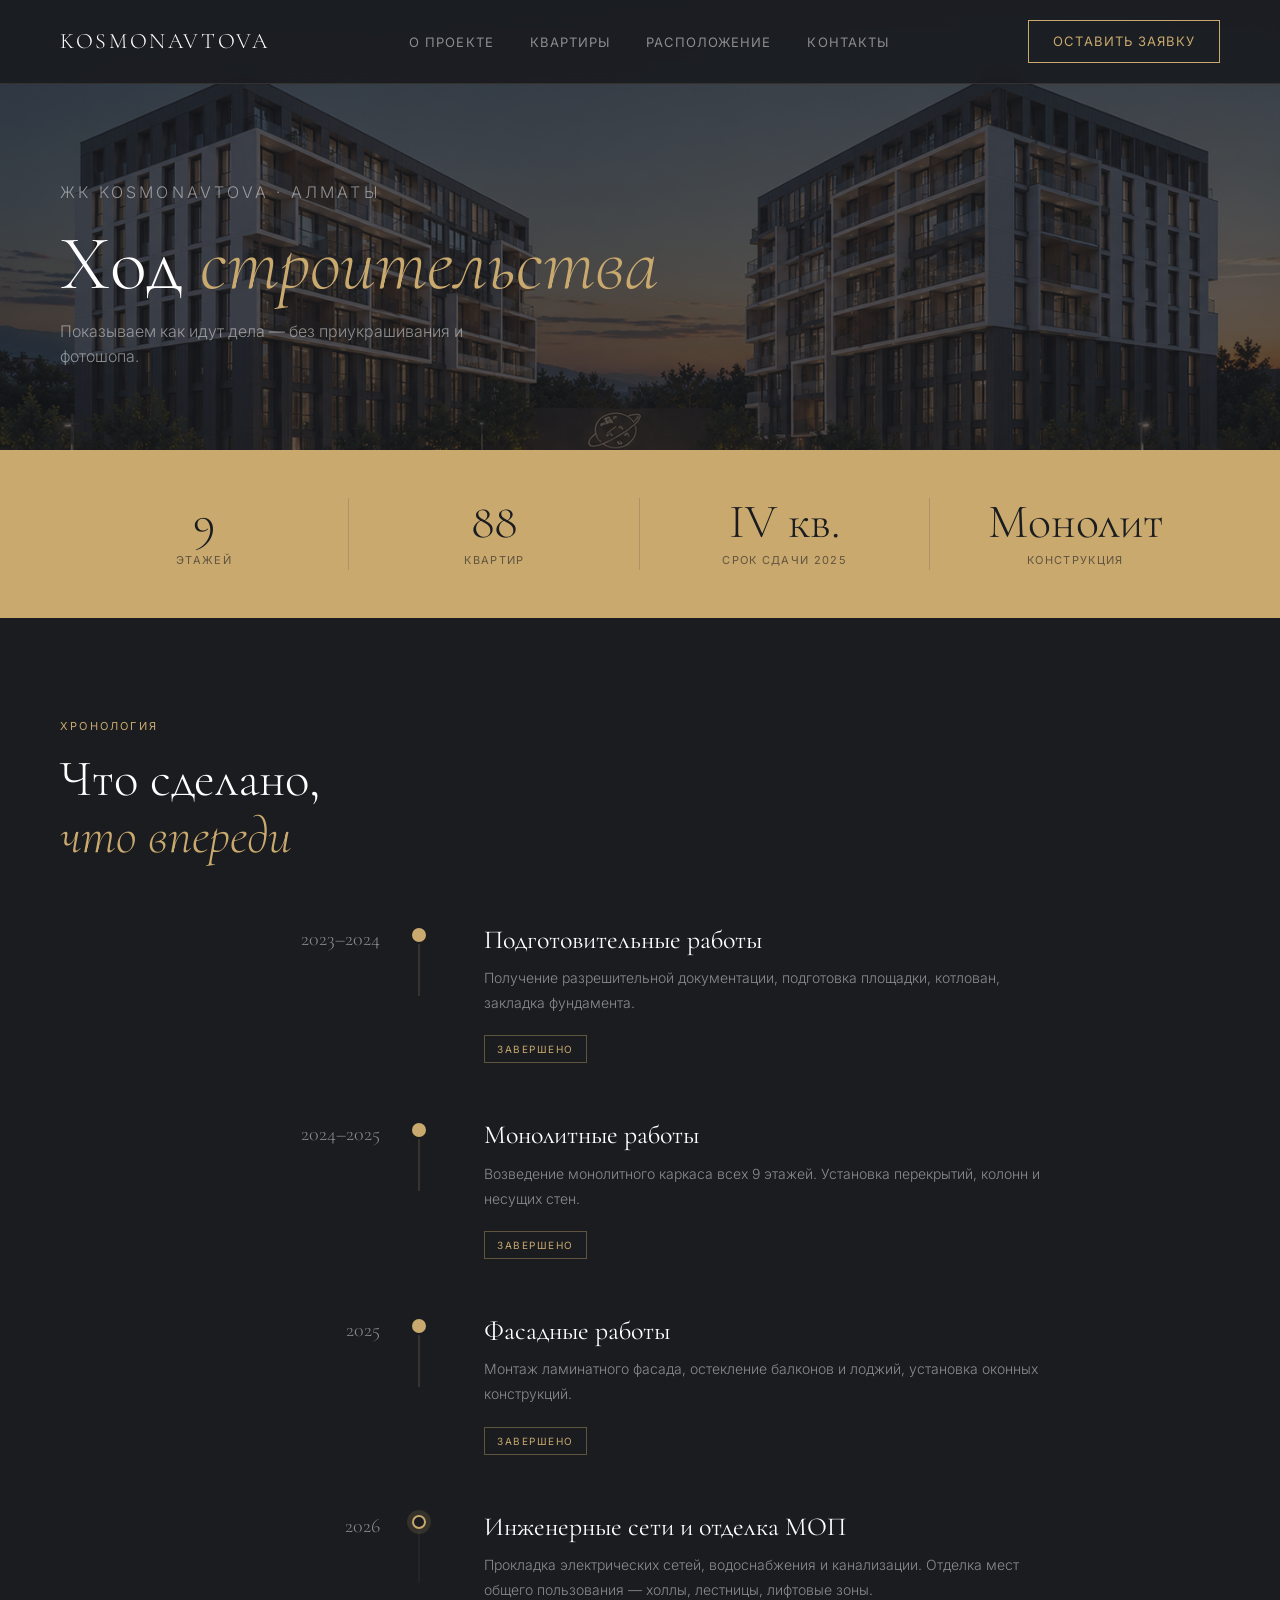
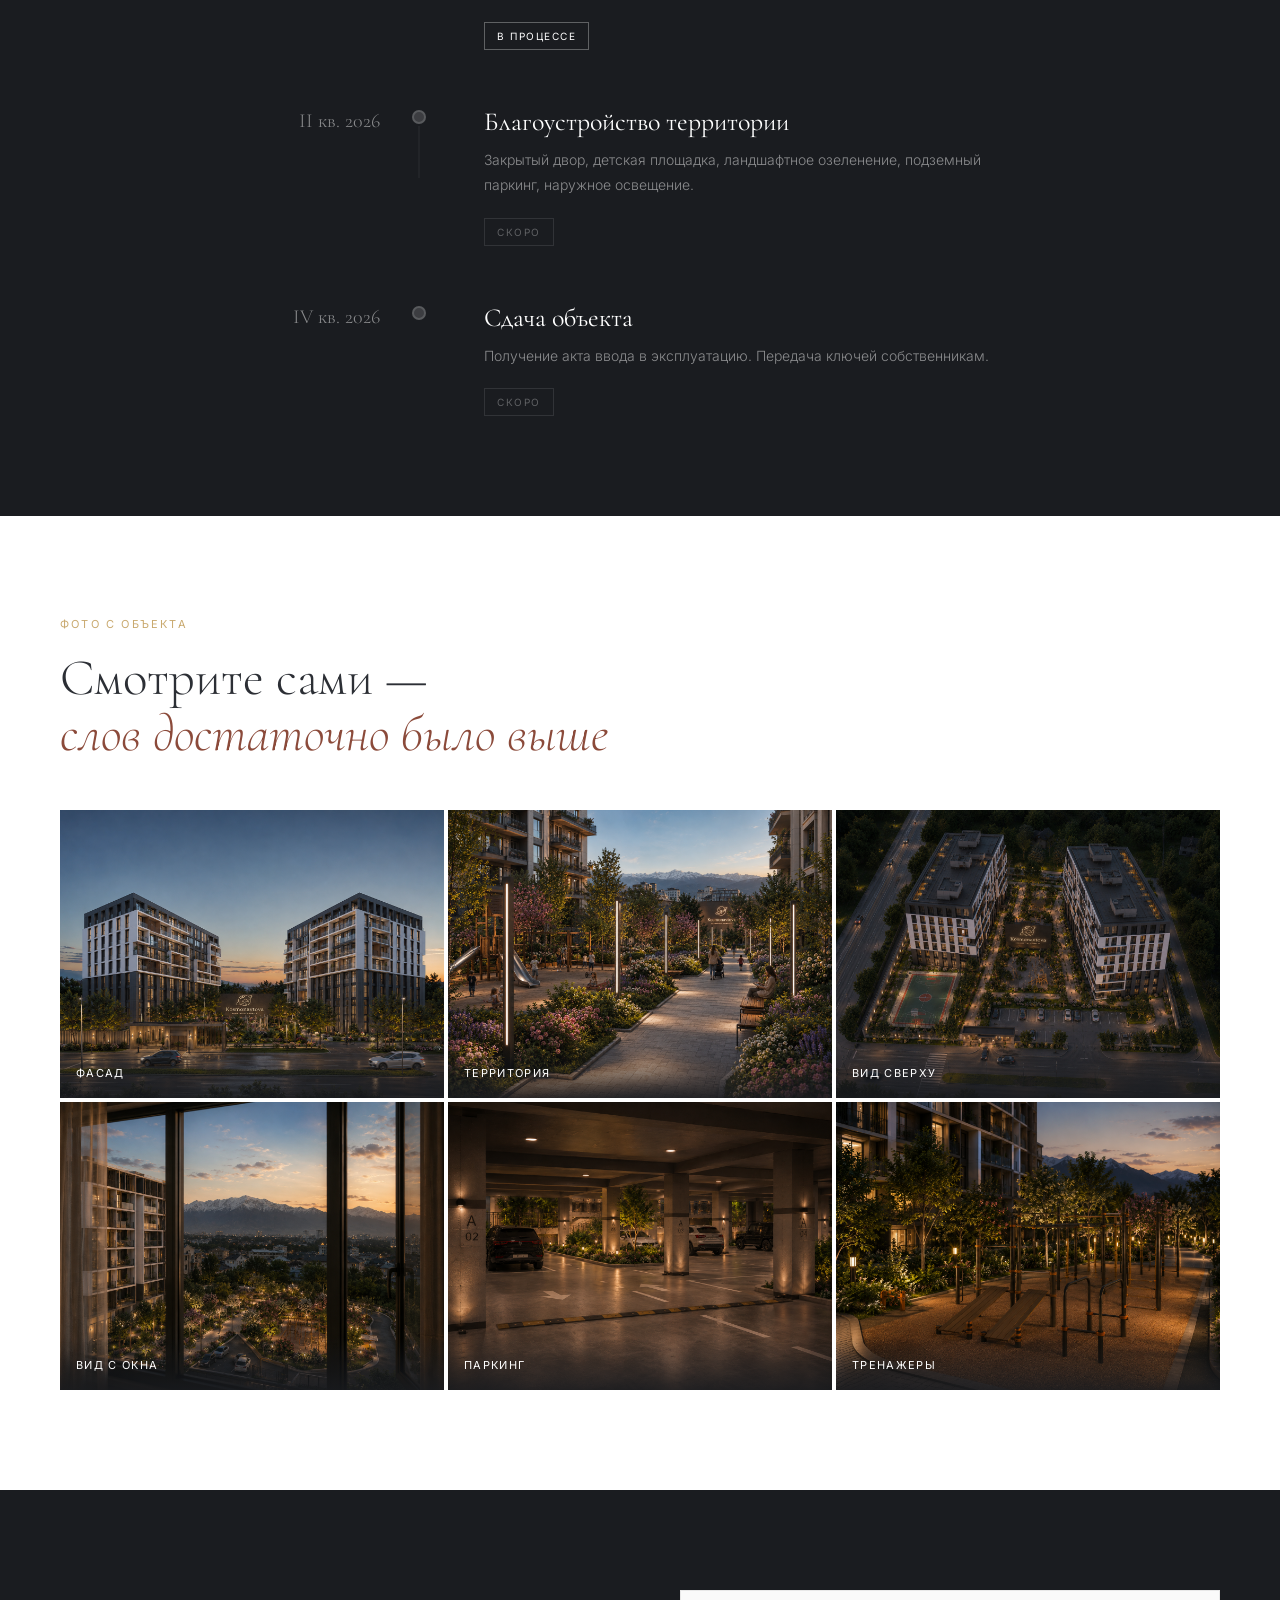
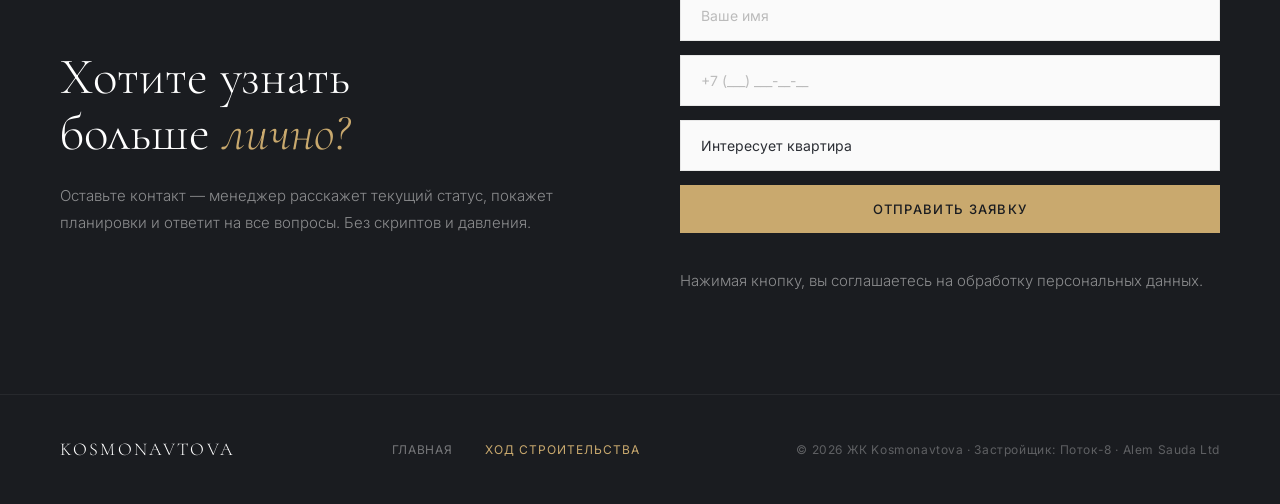
==== progress.html @ d654e488 "gallery lightbox scroll nav whatsapp animations" ====
<!DOCTYPE html>
<html lang="ru">
<head>
  <meta charset="UTF-8" />
  <meta name="viewport" content="width=device-width, initial-scale=1.0" />
  <title>Ход строительства — ЖК Kosmonavtova</title>
  <link rel="icon" type="image/png" href="logo3.png" />
  <link rel="preconnect" href="https://fonts.googleapis.com" />
  <link rel="preconnect" href="https://fonts.gstatic.com" crossorigin />
  <link href="https://fonts.googleapis.com/css2?family=Cormorant+Garamond:wght@300;400;600&family=Inter:wght@300;400;500&display=swap" rel="stylesheet" />
  <link rel="stylesheet" href="style.css" />
  <style>
    /* ── PROGRESS PAGE SPECIFIC ── */
    .progress-hero {
      min-height: 50vh;
      background: var(--graphite-2);
      display: flex;
      flex-direction: column;
      justify-content: flex-end;
      padding: 0 60px 80px;
      position: relative;
      overflow: hidden;
    }

    .progress-hero-bg {
      position: absolute;
      inset: 0;
      background-image: url('fasad.png');
      background-size: cover;
      background-position: center 40%;
      opacity: 0.3;
    }

    .progress-hero-content {
      position: relative;
      z-index: 2;
    }

    .progress-hero h1 {
      font-family: var(--display);
      font-size: clamp(40px, 6vw, 80px);
      font-weight: 300;
      color: var(--white);
      line-height: 1.0;
      margin-bottom: 16px;
    }

    .progress-hero h1 em {
      font-style: italic;
      color: var(--gold);
    }

    .progress-hero p {
      color: var(--muted);
      font-size: 16px;
      font-weight: 300;
      max-width: 480px;
    }

    /* ── TIMELINE ── */
    .timeline-section {
      background: var(--graphite-2);
      padding: 100px 60px;
    }

    .timeline {
      display: flex;
      flex-direction: column;
      gap: 0;
      max-width: 800px;
      margin: 60px auto 0;
    }

    .timeline-item {
      display: grid;
      grid-template-columns: 140px 40px 1fr;
      gap: 0 32px;
      align-items: start;
      padding-bottom: 56px;
      position: relative;
    }

    .timeline-item:last-child { padding-bottom: 0; }

    .timeline-date {
      font-family: var(--display);
      font-size: 20px;
      font-weight: 300;
      color: var(--muted);
      padding-top: 2px;
      text-align: right;
      line-height: 1.3;
    }

    .timeline-dot {
      width: 14px;
      height: 14px;
      border-radius: 50%;
      background: rgba(255,255,255,0.15);
      border: 2px solid rgba(255,255,255,0.15);
      margin-top: 4px;
      position: relative;
      z-index: 1;
    }

    .timeline-item.done .timeline-dot {
      background: var(--gold);
      border-color: var(--gold);
    }

    .timeline-item.current .timeline-dot {
      background: transparent;
      border-color: var(--gold);
      box-shadow: 0 0 0 5px rgba(201,169,110,0.15);
      animation: pulse 2s infinite;
    }

    @keyframes pulse {
      0%, 100% { box-shadow: 0 0 0 5px rgba(201,169,110,0.15); }
      50% { box-shadow: 0 0 0 10px rgba(201,169,110,0.05); }
    }

    .timeline-item:not(:last-child) .timeline-dot::after {
      content: '';
      position: absolute;
      top: 14px;
      left: 50%;
      transform: translateX(-50%);
      width: 1px;
      height: calc(100% + 42px);
      background: rgba(255,255,255,0.08);
    }

    .timeline-item.done:not(:last-child) .timeline-dot::after {
      background: var(--gold);
      opacity: 0.35;
    }

    .timeline-content h3 {
      font-family: var(--display);
      font-size: 26px;
      font-weight: 400;
      color: var(--white);
      margin-bottom: 10px;
      line-height: 1.2;
    }

    .timeline-content p {
      font-size: 14px;
      color: var(--muted);
      font-weight: 300;
      line-height: 1.8;
      margin-bottom: 20px;
    }

    .timeline-tag {
      display: inline-block;
      font-size: 10px;
      letter-spacing: 0.15em;
      text-transform: uppercase;
      padding: 5px 12px;
      border: 1px solid;
    }

    .timeline-tag.done { color: var(--gold); border-color: rgba(201,169,110,0.4); }
    .timeline-tag.current { color: var(--white); border-color: rgba(255,255,255,0.3); }
    .timeline-tag.upcoming { color: rgba(255,255,255,0.3); border-color: rgba(255,255,255,0.1); }

    /* ── PHOTO GRID ── */
    .photos-section {
      background: var(--white);
      padding: 100px 60px;
    }

    .photos-section .section-title { margin-bottom: 48px; }

    .photos-grid {
      display: grid;
      grid-template-columns: repeat(3, 1fr);
      gap: 4px;
    }

    .photo-card {
      position: relative;
      overflow: hidden;
      aspect-ratio: 4/3;
      background: var(--light);
      cursor: pointer;
    }

    .photo-card img {
      width: 100%;
      height: 100%;
      object-fit: cover;
      display: block;
      transition: transform 0.5s ease;
    }

    .photo-card:hover img { transform: scale(1.05); }

    .photo-card-label {
      position: absolute;
      bottom: 0;
      left: 0;
      right: 0;
      padding: 20px 16px 16px;
      background: linear-gradient(transparent, rgba(26,28,32,0.85));
      color: var(--white);
      font-size: 11px;
      letter-spacing: 0.12em;
      text-transform: uppercase;
    }

    .photo-placeholder {
      width: 100%;
      height: 100%;
      display: flex;
      align-items: center;
      justify-content: center;
      flex-direction: column;
      gap: 8px;
      color: #ccc;
      font-size: 12px;
      letter-spacing: 0.1em;
      text-transform: uppercase;
    }

    .photo-placeholder-icon {
      width: 32px;
      height: 2px;
      background: #ddd;
    }

    /* ── STATS BAR ── */
    .stats-bar {
      background: var(--gold);
      padding: 48px 60px;
      display: grid;
      grid-template-columns: repeat(4, 1fr);
      gap: 1px;
    }

    .stats-bar-item {
      text-align: center;
      padding: 0 20px;
      border-right: 1px solid rgba(26,28,32,0.15);
    }

    .stats-bar-item:last-child { border-right: none; }

    .stats-bar-num {
      font-family: var(--display);
      font-size: 48px;
      font-weight: 300;
      color: var(--graphite-2);
      line-height: 1;
      margin-bottom: 6px;
    }

    .stats-bar-label {
      font-size: 11px;
      letter-spacing: 0.12em;
      text-transform: uppercase;
      color: rgba(26,28,32,0.6);
    }

    /* ── CTA SECTION ── */
    .progress-cta {
      background: var(--graphite-2);
      padding: 100px 60px;
      display: grid;
      grid-template-columns: 1fr 1fr;
      gap: 80px;
      align-items: center;
    }

    .progress-cta h2 {
      font-family: var(--display);
      font-size: clamp(32px, 4vw, 52px);
      font-weight: 300;
      color: var(--white);
      line-height: 1.1;
    }

    .progress-cta h2 em {
      font-style: italic;
      color: var(--gold);
    }

    .progress-cta p {
      color: var(--muted);
      font-weight: 300;
      font-size: 15px;
      line-height: 1.8;
      margin-top: 20px;
    }

    .progress-cta-form {
      display: flex;
      flex-direction: column;
      gap: 14px;
    }

    /* ── RESPONSIVE ── */
    @media (max-width: 900px) {
      .progress-hero { padding: 0 24px 60px; min-height: 40vh; }
      .timeline-section { padding: 72px 24px; }
      .timeline { margin-top: 40px; }
      .timeline-item { grid-template-columns: 70px 28px 1fr; gap: 0 16px; }
      .timeline-date { font-size: 14px; }
      .timeline-content h3 { font-size: 20px; }
      .photos-section { padding: 72px 24px; }
      .photos-grid { grid-template-columns: 1fr 1fr; }
      .stats-bar { grid-template-columns: 1fr 1fr; gap: 1px; padding: 36px 24px; }
      .stats-bar-item { border-right: none; padding: 16px 0; }
      .progress-cta { grid-template-columns: 1fr; gap: 40px; padding: 72px 24px; }
    }
  </style>
</head>
<body>

<!-- CALLBACK WIDGET -->
<!-- <div class="callback-btn" onclick="toggleCallback()">Заказать звонок</div>
<div class="callback-panel" id="callbackPanel">
  <div class="callback-header">
    <p class="section-eyebrow" style="margin:0">Обратный звонок</p>
    <button class="callback-close" onclick="toggleCallback()">✕</button>
  </div>
  <p style="font-size:14px; color:#777; margin-bottom:24px; font-weight:300;">Оставьте контакты — перезвоним в течение 30 минут</p>
  <form onsubmit="handleCallback(event)">
    <input class="form-input" type="text" placeholder="Ваше имя" required />
    <input class="form-input" type="tel" placeholder="+7 (___) ___-__-__" required style="margin-top:12px;" />
    <button type="submit" class="btn-primary" style="border:none; cursor:pointer; width:100%; margin-top:16px;">Перезвоните мне</button>
    <p class="form-note" style="margin-top:12px;">Нажимая кнопку, вы соглашаетесь на обработку персональных данных.</p>
  </form>
</div> -->

<!-- NAV -->
<nav>
  <a href="index.html" class="nav-logo">Kosmonavtova</a>
  <ul class="nav-links">
    <li><a href="index.html#about">О проекте</a></li>
    <li><a href="index.html#apartments">Квартиры</a></li>
    <li><a href="index.html#location">Расположение</a></li>
    <li><a href="index.html#contact">Контакты</a></li>
    <li class="nav-phone">
      <span>Позвоните нам</span>
      <a href="tel:+77770088121">+7 (777) 008 8121</a>
    </li>
  </ul>
  <button class="burger" onclick="toggleMenu()" aria-label="Меню">
    <span></span><span></span><span></span>
  </button>
  <a href="index.html#contact" class="nav-cta">Оставить заявку</a>
</nav>

<!-- HERO -->
<div class="progress-hero">
  <div class="progress-hero-bg"></div>
  <div class="progress-hero-content">
    <p class="hero-eyebrow">ЖК Kosmonavtova · Алматы</p>
    <h1>Ход <em>строительства</em></h1>
    <p>Показываем как идут дела — без приукрашивания и фотошопа.</p>
  </div>
</div>

<!-- STATS BAR -->
<div class="stats-bar">
  <div class="stats-bar-item">
    <div class="stats-bar-num">9</div>
    <div class="stats-bar-label">этажей</div>
  </div>
  <div class="stats-bar-item">
    <div class="stats-bar-num">88</div>
    <div class="stats-bar-label">квартир</div>
  </div>
  <div class="stats-bar-item">
    <div class="stats-bar-num">IV кв.</div>
    <div class="stats-bar-label">срок сдачи 2025</div>
  </div>
  <div class="stats-bar-item">
    <div class="stats-bar-num">Монолит</div>
    <div class="stats-bar-label">конструкция</div>
  </div>
</div>

<!-- TIMELINE -->
<section class="timeline-section">
  <p class="section-eyebrow">Хронология</p>
  <h2 class="section-title" style="color:var(--white)">Что сделано,<br><em style="color:var(--gold)">что впереди</em></h2>

  <div class="timeline">
    <div class="timeline-item done">
      <div class="timeline-date">2023–2024</div>
      <div class="timeline-dot"></div>
      <div class="timeline-content">
        <h3>Подготовительные работы</h3>
        <p>Получение разрешительной документации, подготовка площадки, котлован, закладка фундамента.</p>
        <span class="timeline-tag done">Завершено</span>
      </div>
    </div>

    <div class="timeline-item done">
      <div class="timeline-date">2024–2025</div>
      <div class="timeline-dot"></div>
      <div class="timeline-content">
        <h3>Монолитные работы</h3>
        <p>Возведение монолитного каркаса всех 9 этажей. Установка перекрытий, колонн и несущих стен.</p>
        <span class="timeline-tag done">Завершено</span>
      </div>
    </div>

    <div class="timeline-item done">
      <div class="timeline-date">2025</div>
      <div class="timeline-dot"></div>
      <div class="timeline-content">
        <h3>Фасадные работы</h3>
        <p>Монтаж ламинатного фасада, остекление балконов и лоджий, установка оконных конструкций.</p>
        <span class="timeline-tag done">Завершено</span>
      </div>
    </div>

    <div class="timeline-item current">
      <div class="timeline-date">2026</div>
      <div class="timeline-dot"></div>
      <div class="timeline-content">
        <h3>Инженерные сети и отделка МОП</h3>
        <p>Прокладка электрических сетей, водоснабжения и канализации. Отделка мест общего пользования — холлы, лестницы, лифтовые зоны.</p>
        <span class="timeline-tag current">В процессе</span>
      </div>
    </div>

    <div class="timeline-item">
      <div class="timeline-date">II кв. 2026</div>
      <div class="timeline-dot"></div>
      <div class="timeline-content">
        <h3>Благоустройство территории</h3>
        <p>Закрытый двор, детская площадка, ландшафтное озеленение, подземный паркинг, наружное освещение.</p>
        <span class="timeline-tag upcoming">Скоро</span>
      </div>
    </div>

    <div class="timeline-item">
      <div class="timeline-date">IV кв. 2026</div>
      <div class="timeline-dot"></div>
      <div class="timeline-content">
        <h3>Сдача объекта</h3>
        <p>Получение акта ввода в эксплуатацию. Передача ключей собственникам.</p>
        <span class="timeline-tag upcoming">Скоро</span>
      </div>
    </div>
  </div>
</section>

<!-- PHOTOS -->
<section class="photos-section">
  <p class="section-eyebrow">Фото с объекта</p>
  <h2 class="section-title">Смотрите сами —<br><em>слов достаточно было выше</em></h2>

  <div class="photos-grid">
    <div class="photo-card">
      <img src="fasad.png" alt="Фасад" />
      <div class="photo-card-label">Фасад</div>
    </div>
    <div class="photo-card">
      <img src="dvor.png" alt="Двор" />
      <div class="photo-card-label">Территория</div>
    </div>
    <div class="photo-card">
      <img src="territorya.png" alt="Вид сверху" />
      <div class="photo-card-label">Вид сверху</div>
    </div>
    <div class="photo-card">
      <img src="vid.png" alt="Вид с окна" />
      <div class="photo-card-label">Вид с окна</div>
    </div>
    <div class="photo-card">
      <img src="parking.png" alt="Паркинг" />
      <div class="photo-card-label">Паркинг</div>
    </div>
    <div class="photo-card">
      <img src="tren.png" alt="Тренажеры" />
      <div class="photo-card-label">Тренажеры</div>
    </div>
  </div>
</section>

<!-- CTA -->
<div class="progress-cta">
  <div>
    <h2>Хотите узнать<br>больше <em>лично?</em></h2>
    <p>Оставьте контакт — менеджер расскажет текущий статус, покажет планировки и ответит на все вопросы. Без скриптов и давления.</p>
  </div>
  <form class="progress-cta-form" onsubmit="handleSubmit(event)">
    <input class="form-input" type="text" placeholder="Ваше имя" required />
    <input class="form-input" type="tel" placeholder="+7 (___) ___-__-__" required />
    <select class="form-select">
      <option value="">Интересует квартира</option>
      <option>1-комнатная</option>
      <option>2-комнатная</option>
      <option>3-комнатная</option>
      <option>4-комнатная</option>
    </select>
    <button type="submit" class="btn-primary" style="border:none; cursor:pointer; text-align:center;">Отправить заявку</button>
    <p class="form-note">Нажимая кнопку, вы соглашаетесь на обработку персональных данных.</p>
  </form>
</div>

<!-- FOOTER -->
<footer>
  <div class="footer-logo">Kosmonavtova</div>
  <div style="display:flex; gap:32px; align-items:center;">
    <a href="index.html" style="color:rgba(255,255,255,0.4); font-size:12px; text-decoration:none; letter-spacing:0.08em; text-transform:uppercase; transition:color 0.2s;">Главная</a>
    <a href="progress.html" style="color:var(--gold); font-size:12px; text-decoration:none; letter-spacing:0.08em; text-transform:uppercase;">Ход строительства</a>
  </div>
  <div class="footer-meta">© 2026 ЖК Kosmonavtova · Застройщик: Поток-8 · Alem Sauda Ltd</div>
</footer>

<script>
  function toggleCallback() {
    const panel = document.getElementById('callbackPanel');
    const btn = document.querySelector('.callback-btn');
    panel.classList.toggle('open');
    btn.classList.toggle('hidden');
  }

  function handleCallback(e) {
    e.preventDefault();
    const btn = e.target.querySelector('button[type=submit]');
    btn.textContent = 'Заявка отправлена';
    btn.style.background = '#4a7c59';
    btn.disabled = true;
  }

  function handleSubmit(e) {
    e.preventDefault();
    const btn = e.target.querySelector('button[type=submit]');
    btn.textContent = 'Заявка отправлена';
    btn.style.background = '#4a7c59';
    btn.disabled = true;
  }

  function toggleMenu() {
    const menu = document.querySelector('.nav-links');
    const burger = document.querySelector('.burger');
    menu.classList.toggle('open');
    burger.classList.toggle('open');
    burger.style.zIndex = menu.classList.contains('open') ? '200' : '100';
  }

  document.querySelectorAll('.nav-links a').forEach(link => {
    link.addEventListener('click', () => {
      document.querySelector('.nav-links').classList.remove('open');
      document.querySelector('.burger').classList.remove('open');
    });
  });

  const nav = document.querySelector('nav');
  window.addEventListener('scroll', () => {
    nav.style.background = window.scrollY > 60 ? 'rgba(26,28,32,0.98)' : 'rgba(26,28,32,0.92)';
  });
</script>

</body>
</html>
---- style.css ----
/* ── TOKENS ── */
    :root {
      --graphite:   #2C2F35;
      --graphite-2: #1a1c20;
      --terra:      #8B4A3A;
      --gold:       #C9A96E;
      --light:      #E8E8E8;
      --white:      #FFFFFF;
      --muted:      rgba(232,232,232,0.55);
      --display:    'Cormorant Garamond', Georgia, serif;
      --body:       'Inter', sans-serif;
    }
 
    *, *::before, *::after { box-sizing: border-box; margin: 0; padding: 0; }
 
    html { scroll-behavior: smooth; }
 
    body {
      font-family: var(--body);
      background: var(--white);
      color: var(--graphite);
      font-size: 16px;
      line-height: 1.6;
    }
 
    /* ── NAV ── */
    nav {
      position: fixed;
      top: 0; left: 0; right: 0;
      z-index: 100;
      display: flex;
      justify-content: space-between;
      align-items: center;
      padding: 20px 60px;
      background: rgba(26,28,32,0.92);
      backdrop-filter: blur(12px);
      border-bottom: 1px solid rgba(201,169,110,0.15);
    }
 
    .nav-logo {
      font-family: var(--display);
      font-size: 22px;
      font-weight: 300;
      color: var(--white);
      letter-spacing: 0.12em;
      text-transform: uppercase;
      text-decoration: none;
    }
 
    .nav-links {
      list-style: none;
      display: flex;
      gap: 36px;
    }
 
    .nav-links a {
      color: var(--muted);
      text-decoration: none;
      font-size: 13px;
      letter-spacing: 0.08em;
      text-transform: uppercase;
      transition: color 0.2s;
    }
 
    .nav-links a:hover { color: var(--gold); }
 
    .nav-cta {
      background: transparent;
      border: 1px solid var(--gold);
      color: var(--gold);
      padding: 10px 24px;
      font-family: var(--body);
      font-size: 13px;
      letter-spacing: 0.08em;
      text-transform: uppercase;
      cursor: pointer;
      transition: background 0.2s, color 0.2s;
      text-decoration: none;
    }
 
    .nav-cta:hover {
      background: var(--gold);
      color: var(--graphite-2);
    }
 
    /* ── HERO ── */
    #hero {
      min-height: 100vh;
      background: var(--graphite-2);
      display: flex;
      flex-direction: column;
      justify-content: flex-end;
      padding: 0 60px 80px;
      position: relative;
      overflow: hidden;
    }
 
    .hero-bg {
      position: absolute;
      inset: 0;
      background-image: url('hero-bg.jpg');
      background-size: cover;
      background-position: center 30%;
      opacity: 0.45;
    }
 
    .hero-content { position: relative; z-index: 2; max-width: 700px; }
 
    .hero-eyebrow {
      font-size: 12px;
      letter-spacing: 0.2em;
      text-transform: uppercase;
      color: var(--gold);
      margin-bottom: 20px;
    }
 
    .hero-title {
      font-family: var(--display);
      font-size: clamp(52px, 7vw, 96px);
      font-weight: 300;
      color: var(--white);
      line-height: 1.0;
      margin-bottom: 28px;
      letter-spacing: -0.01em;
    }
 
    .hero-title em {
      font-style: italic;
      color: var(--gold);
    }
 
    .hero-sub {
      font-size: 16px;
      color: var(--muted);
      max-width: 480px;
      margin-bottom: 48px;
      font-weight: 300;
    }
 
    .hero-actions { display: flex; gap: 16px; align-items: center; flex-wrap: wrap; }
 
    .btn-primary {
      background: var(--gold);
      color: var(--graphite-2);
      padding: 16px 36px;
      font-family: var(--body);
      font-size: 13px;
      letter-spacing: 0.1em;
      text-transform: uppercase;
      text-decoration: none;
      display: inline-block;
      transition: opacity 0.2s;
      font-weight: 500;
    }
 
    .btn-primary:hover { opacity: 0.85; }
 
    .btn-ghost {
      color: var(--white);
      font-size: 13px;
      letter-spacing: 0.08em;
      text-transform: uppercase;
      text-decoration: none;
      opacity: 0.7;
      transition: opacity 0.2s;
    }
 
    .btn-ghost:hover { opacity: 1; }
 
    .hero-stats {
      position: absolute;
      right: 60px;
      bottom: 80px;
      z-index: 2;
      display: flex;
      flex-direction: column;
      gap: 32px;
      text-align: right;
    }
 
    .stat-num {
      font-family: var(--display);
      font-size: 42px;
      font-weight: 300;
      color: var(--white);
      line-height: 1;
    }
 
    .stat-label {
      font-size: 11px;
      letter-spacing: 0.15em;
      text-transform: uppercase;
      color: var(--muted);
      margin-top: 4px;
    }
 
    /* ── SECTION BASE ── */
    section { padding: 100px 60px; }
 
    .section-eyebrow {
      font-size: 11px;
      letter-spacing: 0.2em;
      text-transform: uppercase;
      color: var(--gold);
      margin-bottom: 16px;
    }
 
    .section-title {
      font-family: var(--display);
      font-size: clamp(32px, 4vw, 52px);
      font-weight: 300;
      line-height: 1.1;
      color: var(--graphite);
      margin-bottom: 20px;
    }
 
    .section-title em { font-style: italic; color: var(--terra); }
 
    /* ── ABOUT ── */
    #about {
      background: var(--white);
      display: grid;
      grid-template-columns: 1fr 1fr;
      gap: 80px;
      align-items: center;
    }
 
    .about-text p {
      color: #555;
      font-weight: 300;
      margin-bottom: 20px;
      line-height: 1.8;
    }
 
    .about-specs {
      display: grid;
      grid-template-columns: 1fr 1fr;
      gap: 1px;
      background: var(--light);
      border: 1px solid var(--light);
    }
 
    .spec-item {
      background: var(--white);
      padding: 28px 24px;
    }
 
    .spec-value {
      font-family: var(--display);
      font-size: 32px;
      font-weight: 300;
      color: var(--graphite);
      line-height: 1;
      margin-bottom: 6px;
    }
 
    .spec-key {
      font-size: 11px;
      letter-spacing: 0.12em;
      text-transform: uppercase;
      color: #999;
    }
 
    /* ── FEATURES ── */
    #features {
      background: var(--graphite-2);
      color: var(--white);
    }
 
    #features .section-title { color: var(--white); }
 
    .features-grid {
      display: grid;
      grid-template-columns: repeat(3, 1fr);
      gap: 1px;
      background: rgba(255,255,255,0.08);
      margin-top: 60px;
      border: 1px solid rgba(255,255,255,0.08);
    }
 
    .feature-item {
      background: var(--graphite-2);
      padding: 40px 32px;
      transition: background 0.2s;
    }
 
    .feature-item:hover { background: #22252b; }
 
    .feature-icon {
      width: 36px;
      height: 2px;
      background: var(--gold);
      margin-bottom: 28px;
    }
 
    .feature-title {
      font-family: var(--display);
      font-size: 22px;
      font-weight: 400;
      color: var(--white);
      margin-bottom: 12px;
    }
 
    .feature-desc {
      font-size: 14px;
      color: var(--muted);
      font-weight: 300;
      line-height: 1.7;
    }
 
    /* ── APARTMENTS ── */
    #apartments { background: #F5F4F1; }
 
    .apt-tabs {
  display: flex;
  gap: 0;
  margin-top: 48px;
  margin-bottom: 40px;
  border-bottom: 1px solid var(--light);
  overflow-x: auto;
  -webkit-overflow-scrolling: touch;
  scrollbar-width: none;
}

.apt-tabs::-webkit-scrollbar { display: none; }
 
    .apt-tab {
      padding: 14px 32px;
      font-size: 13px;
      letter-spacing: 0.08em;
      text-transform: uppercase;
      cursor: pointer;
      color: #999;
      background: none;
      border: none;
      border-bottom: 2px solid transparent;
      margin-bottom: -1px;
      font-family: var(--body);
      transition: color 0.2s, border-color 0.2s;
    }
 
    .apt-tab.active {
      color: var(--graphite);
      border-bottom-color: var(--gold);
    }
 
    .apt-panel { display: none; }
    .apt-panel.active { display: grid; grid-template-columns: 1fr 1fr; gap: 60px; align-items: start; overflow: hidden; }
 
    .apt-plan {
  background: var(--white);
  padding: 20px;
  display: flex;
  flex-direction: column;
  align-items: center;
  justify-content: center;
  min-height: 320px;
  border: 1px solid var(--light);
}
 
    .apt-plan-placeholder {
      font-family: var(--display);
      font-size: 18px;
      color: #bbb;
      text-align: center;
    }
 
    .apt-info { padding-top: 20px; }
 
    .apt-area {
      font-family: var(--display);
      font-size: 56px;
      font-weight: 300;
      color: var(--graphite);
      line-height: 1;
      margin-bottom: 8px;
    }
 
    .apt-area span { font-size: 20px; color: #999; }
 
    .apt-details {
      margin-top: 32px;
      display: flex;
      flex-direction: column;
      gap: 0;
      border-top: 1px solid var(--light);
    }
 
    .apt-detail-row {
      display: flex;
      justify-content: space-between;
      padding: 14px 0;
      border-bottom: 1px solid var(--light);
      font-size: 14px;
    }
 
    .apt-detail-row span:first-child { color: #999; }
    .apt-detail-row span:last-child { color: var(--graphite); font-weight: 500; }
 
    .apt-cta {
      margin-top: 36px;
    }
 
    /* ── GALLERY ── */
    #gallery {
      padding: 0;
      display: grid;
      grid-template-columns: 2fr 1fr;
      grid-template-rows: 400px 400px;
      gap: 4px;
      background: var(--graphite-2);
    }
 
    .gallery-item {
      background: var(--graphite);
      overflow: hidden;
      position: relative;
    }
 
    .gallery-item:first-child { grid-row: span 2; }
 
    .gallery-item img {
      width: 100%;
      height: 100%;
      object-fit: cover;
      display: block;
      transition: transform 0.5s ease;
    }
 
    .gallery-item:hover img { transform: scale(1.03); }
 
    .gallery-label {
      position: absolute;
      bottom: 20px;
      left: 20px;
      font-size: 11px;
      letter-spacing: 0.15em;
      text-transform: uppercase;
      color: var(--white);
      background: rgba(26,28,32,0.7);
      padding: 6px 12px;
    }
 
    /* ── LOCATION ── */
    #location {
      background: var(--graphite-2);
      color: var(--white);
      display: grid;
      grid-template-columns: 1fr 1fr;
      gap: 80px;
      align-items: start;
    }
 
    #location .section-title { color: var(--white); }
 
    .location-list {
      list-style: none;
      margin-top: 40px;
      display: flex;
      flex-direction: column;
      gap: 0;
    }
 
    .location-list li {
      display: flex;
      justify-content: space-between;
      padding: 16px 0;
      border-bottom: 1px solid rgba(255,255,255,0.08);
      font-size: 14px;
    }
 
    .location-list li span:first-child { color: var(--muted); }
    .location-list li span:last-child { color: var(--white); }
 
    .map-placeholder {
      background: #22252b;
      border: 1px solid rgba(255,255,255,0.08);
      height: 360px;
      display: flex;
      align-items: center;
      justify-content: center;
      flex-direction: column;
      gap: 12px;
      color: var(--muted);
      font-size: 13px;
      letter-spacing: 0.05em;
    }
 
    .map-placeholder .map-icon {
      width: 32px;
      height: 32px;
      border: 1px solid rgba(201,169,110,0.4);
      border-radius: 50% 50% 50% 0;
      transform: rotate(-45deg);
      margin-bottom: 8px;
    }
 
    /* ── CONTACT ── */
    #contact {
      background: var(--white);
      display: grid;
      grid-template-columns: 1fr 1fr;
      gap: 80px;
      align-items: start;
    }
 
    .contact-info p {
      color: #777;
      font-weight: 300;
      line-height: 1.8;
      margin-bottom: 36px;
    }
 
    .contact-detail {
      display: flex;
      flex-direction: column;
      gap: 16px;
    }
 
    .contact-detail a {
      color: var(--graphite);
      text-decoration: none;
      font-size: 15px;
      transition: color 0.2s;
    }
 
    .contact-detail a:hover { color: var(--gold); }
 
    .contact-form {
      display: flex;
      flex-direction: column;
      gap: 16px;
    }
 
    .form-input {
      padding: 16px 20px;
      border: 1px solid var(--light);
      background: #fafafa;
      font-family: var(--body);
      font-size: 14px;
      color: var(--graphite);
      outline: none;
      transition: border-color 0.2s;
    }
 
    .form-input:focus { border-color: var(--gold); }
    .form-input::placeholder { color: #bbb; }
 
    .form-select {
      padding: 16px 20px;
      border: 1px solid var(--light);
      background: #fafafa;
      font-family: var(--body);
      font-size: 14px;
      color: var(--graphite);
      outline: none;
      appearance: none;
      cursor: pointer;
    }
 
    .form-note {
      font-size: 12px;
      color: #bbb;
      line-height: 1.5;
    }
 
    /* ── FOOTER ── */
    footer {
      background: var(--graphite-2);
      padding: 40px 60px;
      display: flex;
      justify-content: space-between;
      align-items: center;
      border-top: 1px solid rgba(255,255,255,0.06);
    }
 
    .footer-logo {
      font-family: var(--display);
      font-size: 18px;
      font-weight: 300;
      color: var(--white);
      letter-spacing: 0.12em;
      text-transform: uppercase;
    }
 
    .footer-meta {
      font-size: 12px;
      color: rgba(255,255,255,0.3);
      letter-spacing: 0.05em;
    }
 
    /* ── RESPONSIVE ── */
    @media (max-width: 900px) {
      nav { padding: 16px 24px; }
      .nav-links { display: none; }
      section { padding: 72px 24px; }
      #hero { padding: 0 24px 64px; }
      .hero-stats { display: none; }
      #about, #contact, #location { grid-template-columns: 1fr; gap: 40px; }
      .features-grid { grid-template-columns: 1fr; }
      .apt-panel.active { grid-template-columns: 1fr; }
      #gallery { grid-template-columns: 1fr; grid-template-rows: auto; }
      #gallery .gallery-item:first-child { grid-row: span 1; height: 300px; }
      #gallery .gallery-item { height: 240px; }
      footer { flex-direction: column; gap: 12px; text-align: center; }
    }

    /* ── CALLBACK WIDGET ── */
.callback-btn {
  position: fixed;
  right: 0;
  top: 50%;
  left: auto;
  transform: translateY(-50%);
  background: var(--gold);
  color: var(--graphite-2);
  padding: 16px 12px;
  font-size: 11px;
  letter-spacing: 0.15em;
  text-transform: uppercase;
  cursor: pointer;
  z-index: 200;
  font-family: var(--body);
  font-weight: 500;
  writing-mode: vertical-rl;
  text-orientation: mixed;
  transition: opacity 0.3s, right 0.3s;
}

.callback-btn:hover { opacity: 0.85; }

.callback-btn.hidden {
  opacity: 0;
  right: -60px;
  pointer-events: none;
}

.callback-panel {
  position: fixed;
  right: -400px;
  top: 50%;
  transform: translateY(-50%);
  width: 320px;
  background: var(--white);
  padding: 36px 32px;
  z-index: 199;
  box-shadow: -4px 0 32px rgba(0,0,0,0.12);
  transition: right 0.35s ease;
  border-left: 3px solid var(--gold);
}

.callback-panel.open { right: 0; }

.callback-header {
  display: flex;
  justify-content: space-between;
  align-items: center;
  margin-bottom: 16px;
}

.callback-close {
  background: none;
  border: none;
  font-size: 18px;
  cursor: pointer;
  color: #999;
  line-height: 1;
}

.callback-close:hover { color: var(--graphite); }

.plan-nav {
  display: flex;
  justify-content: center;
  align-items: center;
  gap: 20px;
  margin-top: 16px;
  width: 100%;
}

.plan-nav button {
  background: none;
  border: 1px solid var(--gold);
  color: var(--gold);
  width: 36px;
  height: 36px;
  cursor: pointer;
  font-size: 16px;
  transition: background 0.2s, color 0.2s;
}

.plan-nav button:hover {
  background: var(--gold);
  color: var(--graphite-2);
}

.plan-nav span {
  font-size: 13px;
  color: #999;
  letter-spacing: 0.05em;
}

.burger {
  display: none;
  flex-direction: column;
  gap: 5px;
  background: none;
  border: none;
  cursor: pointer;
  padding: 4px;
}

.burger span {
  display: block;
  width: 24px;
  height: 2px;
  background: var(--white);
  transition: 0.3s;
  transform-origin: center;
}

.burger.open span:nth-child(1) {
  transform: translateY(7px) rotate(45deg);
}

.burger.open span:nth-child(2) {
  opacity: 0;
}

.burger.open span:nth-child(3) {
  transform: translateY(-7px) rotate(-45deg);
}

@media (max-width: 900px) {
  .burger { display: flex; }
  .nav-links {
    display: none;
    position: fixed;
    top: 0; left: 0;
    width: 100vw;
    height: 100vh;
    background: #1a1c20;
    flex-direction: column;
    justify-content: center;
    align-items: center;
    gap: 40px;
    z-index: 150;
  }

  .nav-links.open { display: flex; }
  .nav-links a { font-size: 20px; }
  .nav-cta { display: none; }
}

.nav-phone {
  margin-top: 20px;
  text-align: center;
  border-top: 1px solid rgba(201,169,110,0.2);
  padding-top: 24px;
}

.nav-phone span {
  display: block;
  font-size: 11px;
  letter-spacing: 0.2em;
  text-transform: uppercase;
  color: var(--gold);
  margin-bottom: 8px;
}

.nav-phone a {
  font-family: var(--display);
  font-size: 28px;
  font-weight: 300;
  color: var(--white);
  text-decoration: none;
  letter-spacing: 0.05em;
}

.nav-phone { display: none; }

@media (max-width: 900px) {
  .nav-phone { display: block; }
}

/* ── LIFESTYLE SECTIONS ── */
.lifestyle-section {
  display: grid;
  grid-template-columns: 1fr 1fr;
  min-height: 480px;
  padding: 0;
}

.lifestyle-section.lifestyle-reverse {
  direction: rtl;
}

.lifestyle-section.lifestyle-reverse > * {
  direction: ltr;
}

.lifestyle-img {
  overflow: hidden;
}

.lifestyle-img img {
  width: 100%;
  height: 100%;
  object-fit: cover;
  display: block;
  transition: transform 0.6s ease;
}

.lifestyle-img:hover img {
  transform: scale(1.03);
}

.lifestyle-text {
  background: var(--white);
  padding: 80px 60px;
  display: flex;
  flex-direction: column;
  justify-content: center;
}

.lifestyle-text p:not(.section-eyebrow) {
  color: #666;
  font-weight: 300;
  line-height: 1.8;
  max-width: 420px;
}

@media (max-width: 900px) {
  .lifestyle-section {
    grid-template-columns: 1fr;
  }
  .lifestyle-section.lifestyle-reverse {
    direction: ltr;
  }
  .lifestyle-img {
    min-height: 280px;
  }
  .lifestyle-text {
    padding: 48px 24px;
  }
}

/* ── COUNTDOWN ── */
#countdown {
  background: var(--graphite-2);
  padding: 100px 60px;
  text-align: center;
}

.countdown-grid {
  display: flex;
  justify-content: center;
  gap: 0;
  margin-top: 60px;
}

.countdown-item {
  padding: 40px 60px;
  border-right: 1px solid rgba(255,255,255,0.06);
  min-width: 160px;
}

.countdown-item:last-child { border-right: none; }

.countdown-num {
  font-family: var(--display);
  font-size: 80px;
  font-weight: 300;
  color: var(--white);
  line-height: 1;
  margin-bottom: 12px;
}

.countdown-label {
  font-size: 11px;
  letter-spacing: 0.2em;
  text-transform: uppercase;
  color: var(--muted);
}

@media (max-width: 900px) {
  .countdown-grid { flex-wrap: wrap; }
  .countdown-item { min-width: 50%; border-right: none; padding: 24px; border-bottom: 1px solid rgba(255,255,255,0.06); }
  .countdown-item:nth-child(odd) { border-right: 1px solid rgba(255,255,255,0.06); }
  .countdown-num { font-size: 56px; }
}

/* ── SCROLL ANIMATIONS ── */
.fade-up {
  opacity: 0;
  transform: translateY(40px);
  transition: opacity 0.7s ease, transform 0.7s ease;
}

.fade-up.visible {
  opacity: 1;
  transform: translateY(0);
}

.fade-up-delay-1 { transition-delay: 0.1s; }
.fade-up-delay-2 { transition-delay: 0.2s; }
.fade-up-delay-3 { transition-delay: 0.3s; }
.fade-up-delay-4 { transition-delay: 0.4s; }
.fade-up-delay-5 { transition-delay: 0.5s; }

/* ── WHATSAPP ── */
.whatsapp-btn {
  position: fixed;
  left: 24px;
  bottom: 32px;
  width: 52px;
  height: 52px;
  background: #25D366;
  border-radius: 50%;
  display: flex;
  align-items: center;
  justify-content: center;
  z-index: 200;
  box-shadow: 0 4px 20px rgba(37,211,102,0.35);
  transition: transform 0.2s, box-shadow 0.2s, opacity 0.3s;
  opacity: 0;
  pointer-events: none;
}

.whatsapp-btn.visible {
  opacity: 1;
  pointer-events: all;
}

.whatsapp-btn:hover {
  transform: scale(1.1);
  box-shadow: 0 6px 28px rgba(37,211,102,0.5);
}

/* ── SCROLL TO TOP ── */
.scroll-top {
  position: fixed;
  right: 24px;
  bottom: 32px;
  width: 48px;
  height: 48px;
  background: transparent;
  border: 1px solid var(--gold);
  color: var(--gold);
  font-size: 20px;
  cursor: pointer;
  z-index: 200;
  transition: opacity 0.3s, background 0.2s, color 0.2s;
  opacity: 0;
  pointer-events: none;
}

.scroll-top:hover {
  background: var(--gold);
  color: var(--graphite-2);
}

.scroll-top.visible {
  opacity: 1;
  pointer-events: all;
}

/* ── GALLERY SECTION ── */
#gallery-section {
  background: #F5F4F1;
  padding: 100px 60px;
}

#gallery-section .section-title {
  margin-bottom: 48px;
}

.gallery-full-grid {
  display: grid;
  grid-template-columns: repeat(4, 1fr);
  gap: 4px;
}

.gal-item {
  position: relative;
  overflow: hidden;
  aspect-ratio: 4/3;
  cursor: pointer;
  background: var(--light);
}

.gal-item img {
  width: 100%;
  height: 100%;
  object-fit: cover;
  display: block;
  transition: transform 0.5s ease;
}

.gal-item:hover img { transform: scale(1.05); }

.gal-item:first-child {
  grid-column: span 2;
  grid-row: span 2;
}

@media (max-width: 900px) {
  #gallery-section { padding: 72px 24px; }
  .gallery-full-grid { grid-template-columns: repeat(2, 1fr); }
  .gal-item:first-child { grid-column: span 2; grid-row: span 1; }
}

/* ── LIGHTBOX ── */
.lightbox {
  position: fixed;
  inset: 0;
  background: rgba(0,0,0,0.92);
  z-index: 500;
  display: flex;
  align-items: center;
  justify-content: center;
  opacity: 0;
  pointer-events: none;
  transition: opacity 0.3s;
}

.lightbox.open {
  opacity: 1;
  pointer-events: all;
}

.lightbox-img {
  max-width: 90vw;
  max-height: 90vh;
  object-fit: contain;
  box-shadow: 0 20px 80px rgba(0,0,0,0.5);
}

.lightbox-close {
  position: absolute;
  top: 24px;
  right: 32px;
  background: none;
  border: none;
  color: var(--white);
  font-size: 28px;
  cursor: pointer;
  opacity: 0.6;
  transition: opacity 0.2s;
}

.lightbox-close:hover { opacity: 1; }

.lightbox-prev, .lightbox-next {
  position: absolute;
  top: 50%;
  transform: translateY(-50%);
  background: none;
  border: 1px solid rgba(255,255,255,0.3);
  color: var(--white);
  font-size: 20px;
  width: 48px;
  height: 48px;
  cursor: pointer;
  transition: background 0.2s;
  z-index: 501;
}

.lightbox-prev { left: 32px; }
.lightbox-next { right: 32px; }

.lightbox-prev:hover, .lightbox-next:hover {
  background: rgba(255,255,255,0.1);
}

.lightbox-counter {
  position: absolute;
  bottom: 24px;
  left: 50%;
  transform: translateX(-50%);
  color: rgba(255,255,255,0.5);
  font-size: 12px;
  letter-spacing: 0.15em;
}
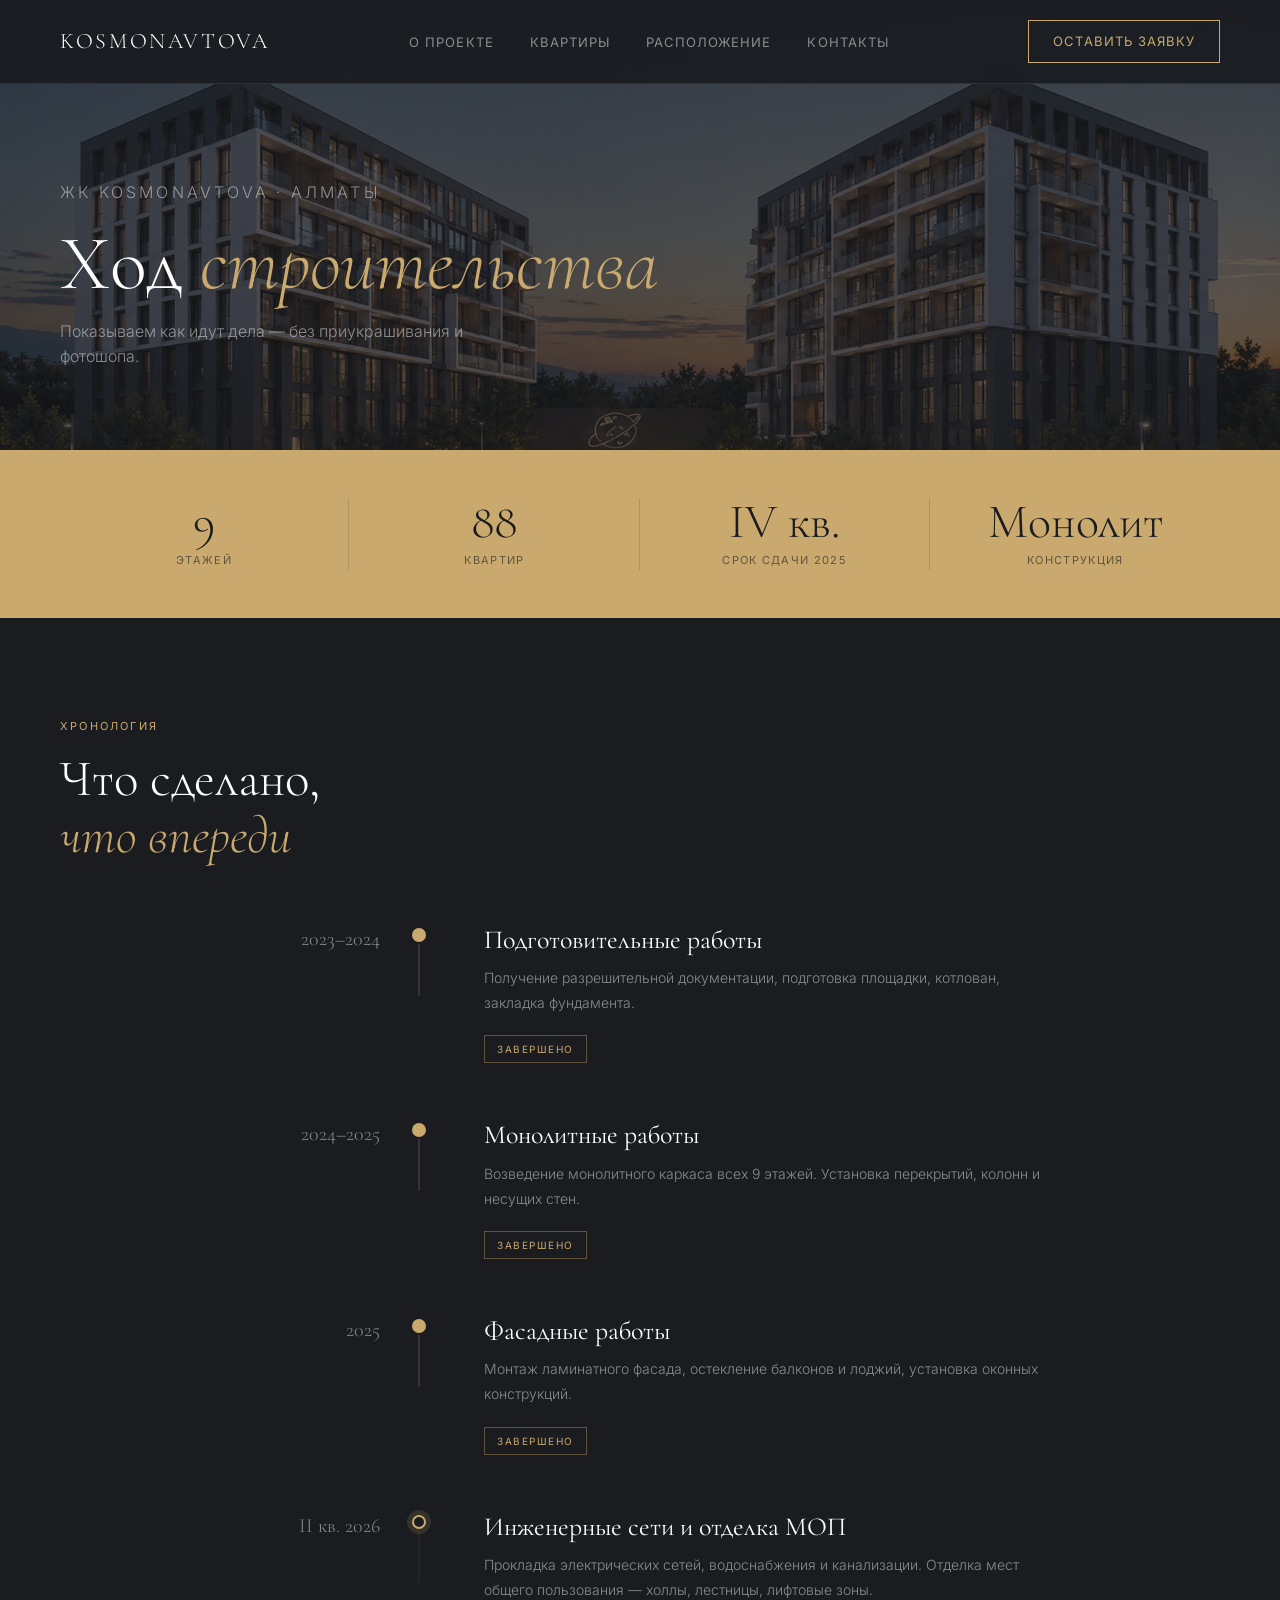
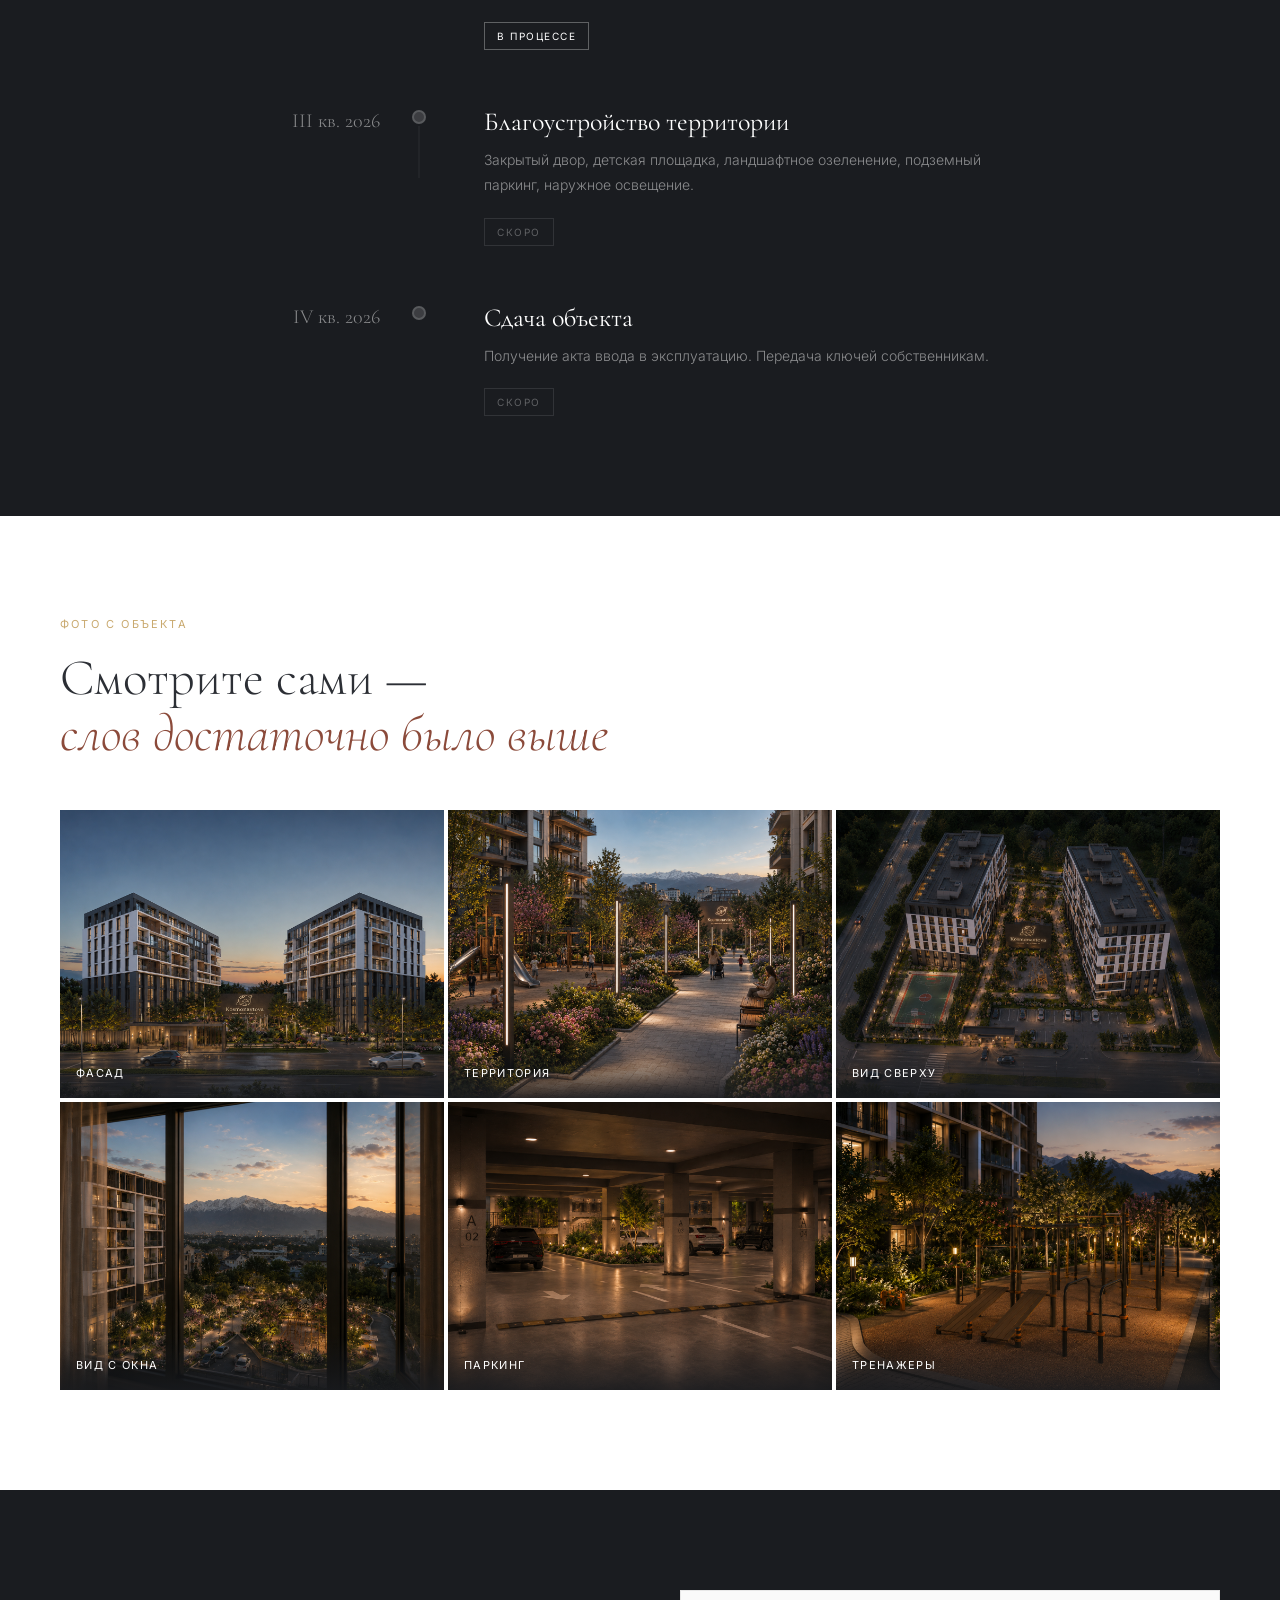
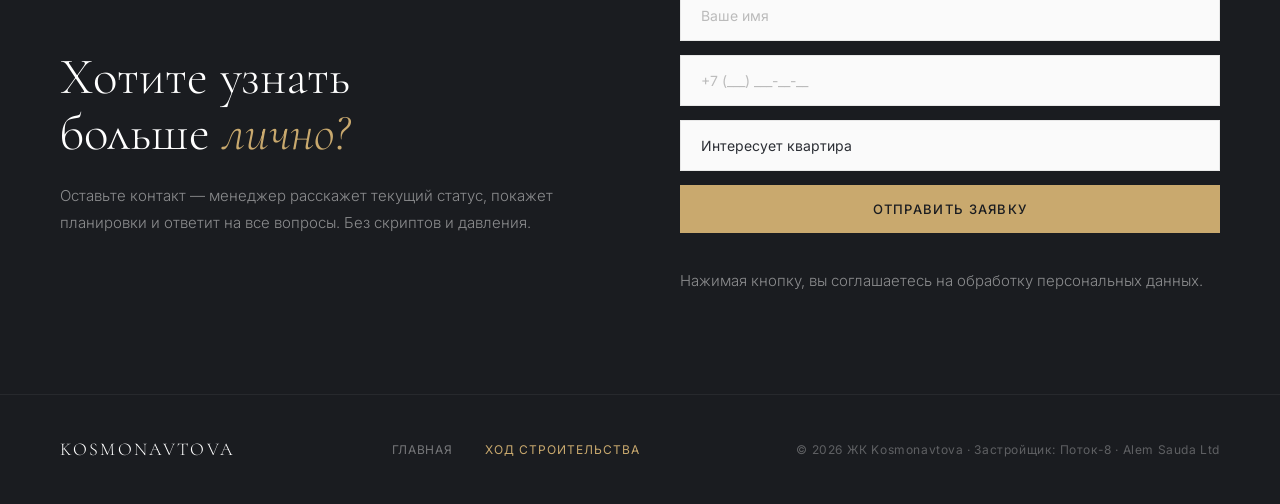
==== commit 4f5a91fc: "fix countdown date, map placeholder" ====
--- a/progress.html
+++ b/progress.html
@@ -3,7 +3,7 @@
 <head>
   <meta charset="UTF-8" />
   <meta name="viewport" content="width=device-width, initial-scale=1.0" />
-  <title>Ход строительства — ЖК Kosmonavtova</title>
+  <title>Ход строительства ЖК Kosmonavtova</title>
   <link rel="icon" type="image/png" href="logo3.png" />
   <link rel="preconnect" href="https://fonts.googleapis.com" />
   <link rel="preconnect" href="https://fonts.gstatic.com" crossorigin />
@@ -421,7 +421,7 @@
     </div>
 
     <div class="timeline-item current">
-      <div class="timeline-date">2026</div>
+      <div class="timeline-date">II кв. 2026</div>
       <div class="timeline-dot"></div>
       <div class="timeline-content">
         <h3>Инженерные сети и отделка МОП</h3>
@@ -431,7 +431,7 @@
     </div>
 
     <div class="timeline-item">
-      <div class="timeline-date">II кв. 2026</div>
+      <div class="timeline-date">III кв. 2026</div>
       <div class="timeline-dot"></div>
       <div class="timeline-content">
         <h3>Благоустройство территории</h3>
@@ -533,12 +533,28 @@
   }
 
   function handleSubmit(e) {
-    e.preventDefault();
-    const btn = e.target.querySelector('button[type=submit]');
-    btn.textContent = 'Заявка отправлена';
-    btn.style.background = '#4a7c59';
-    btn.disabled = true;
-  }
+  e.preventDefault();
+  const form = e.target;
+  const btn = form.querySelector('button[type=submit]');
+
+  const name = form.querySelector('input[type=text]').value;
+  const phone = form.querySelector('input[type=tel]').value;
+  const apt = form.querySelector('select').value || 'не указано';
+
+  const TOKEN = '8655237689:AAFh4k_XrM-bLyGAJv8n0Atvj_8Uh4ZOspw';
+  const CHAT_ID = '1491556657';
+  const text = `Заявка со страницы "Ход строительства"\n\nИмя: ${name}\nТелефон: ${phone}\nКвартира: ${apt}`;
+
+  fetch(`https://api.telegram.org/bot${TOKEN}/sendMessage`, {
+    method: 'POST',
+    headers: { 'Content-Type': 'application/json' },
+    body: JSON.stringify({ chat_id: CHAT_ID, text })
+  });
+
+  btn.textContent = 'Заявка отправлена';
+  btn.style.background = '#4a7c59';
+  btn.disabled = true;
+}
 
   function toggleMenu() {
     const menu = document.querySelector('.nav-links');
@@ -562,4 +578,4 @@
 </script>
 
 </body>
-</html>+</html>
